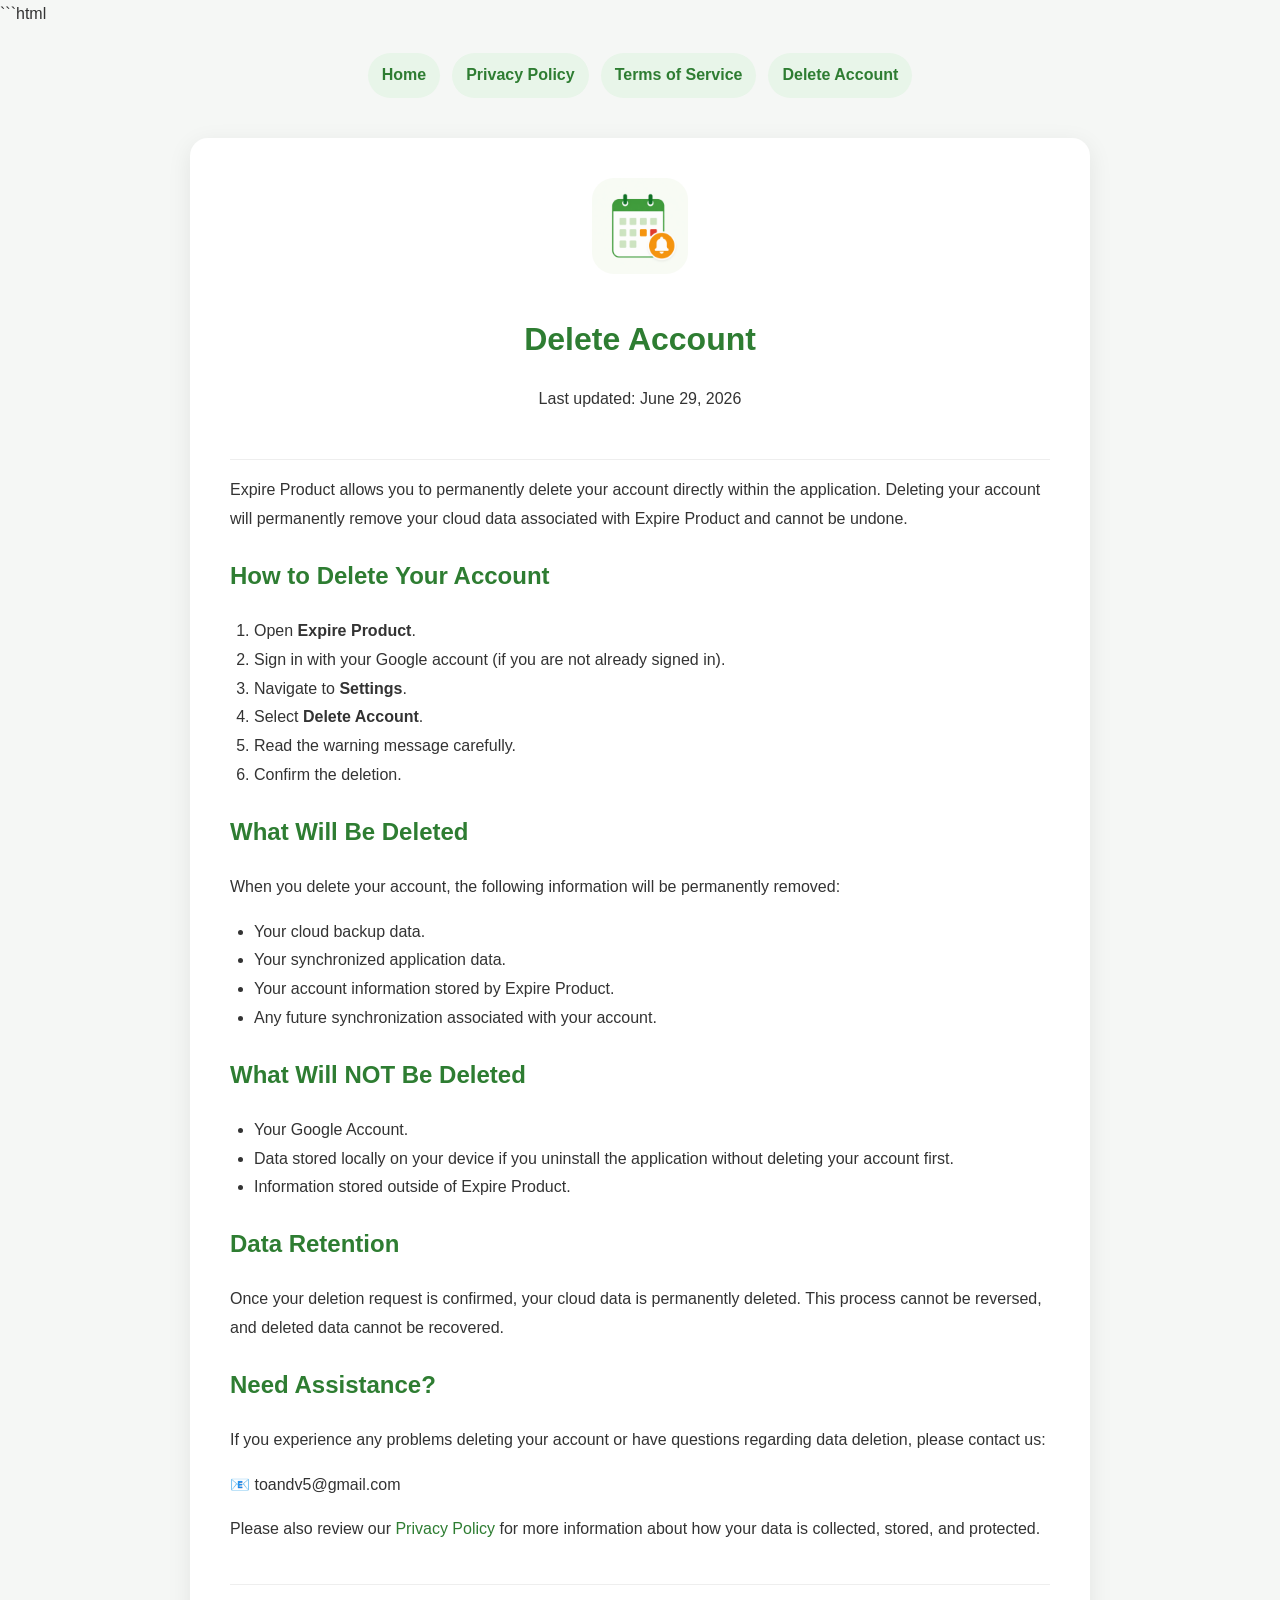
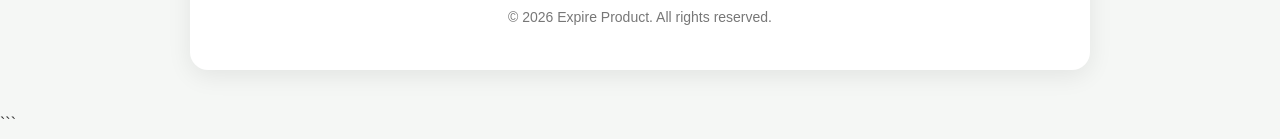
==== delete-account.html @ 809cbddb "update doc" ====
```html
<!DOCTYPE html>
<html lang="en">
<head>
    <meta charset="UTF-8">
    <meta name="viewport" content="width=device-width, initial-scale=1.0">
    <title>Delete Account - Expire Product</title>

    <link rel="icon" href="assets/logo.png">
    <link rel="stylesheet" href="assets/style.css">

    <style>
        *{
            box-sizing:border-box;
        }

        body{
            margin:0;
            background:#f5f7f5;
            font-family:Arial,Helvetica,sans-serif;
            color:#333;
            line-height:1.8;
        }

        .container{
            max-width:900px;
            margin:40px auto;
            background:#fff;
            padding:40px;
            border-radius:18px;
            box-shadow:0 6px 24px rgba(0,0,0,.08);
        }

        .header{
            text-align:center;
            padding-bottom:30px;
            border-bottom:1px solid #eee;
        }

        .logo{
            width:96px;
            height:96px;
            border-radius:22px;
            object-fit:cover;
            margin-bottom:16px;
        }

        h1,h2{
            color:#2E7D32;
        }

        h1{
            margin-bottom:8px;
        }

        ol,ul{
            padding-left:24px;
        }

        a{
            color:#2E7D32;
            text-decoration:none;
        }

        a:hover{
            text-decoration:underline;
        }

        footer{
            margin-top:40px;
            padding-top:20px;
            border-top:1px solid #eee;
            text-align:center;
            color:#777;
            font-size:14px;
        }

        @media(max-width:768px){
            .container{
                margin:16px;
                padding:24px;
            }
        }
    </style>
    <nav class="nav">
        <a href="index.html">Home</a>
        <a href="privacy-policy.html">Privacy Policy</a>
        <a href="terms-of-service.html">Terms of Service</a>
        <a href="delete-account.html">Delete Account</a>
    </nav>

</head>

<body>

<div class="container">

<header class="header">

<img src="assets/logo.png"
     class="logo"
     alt="Expire Product">

<h1>Delete Account</h1>

<p>
Last updated: June 29, 2026
</p>

</header>

<p>
Expire Product allows you to permanently delete your account directly within the application.
Deleting your account will permanently remove your cloud data associated with Expire Product and cannot be undone.
</p>

<h2>How to Delete Your Account</h2>

<ol>

<li>Open <strong>Expire Product</strong>.</li>

<li>Sign in with your Google account (if you are not already signed in).</li>

<li>Navigate to <strong>Settings</strong>.</li>

<li>Select <strong>Delete Account</strong>.</li>

<li>Read the warning message carefully.</li>

<li>Confirm the deletion.</li>

</ol>

<h2>What Will Be Deleted</h2>

<p>
When you delete your account, the following information will be permanently removed:
</p>

<ul>

<li>Your cloud backup data.</li>

<li>Your synchronized application data.</li>

<li>Your account information stored by Expire Product.</li>

<li>Any future synchronization associated with your account.</li>

</ul>

<h2>What Will NOT Be Deleted</h2>

<ul>

<li>Your Google Account.</li>

<li>Data stored locally on your device if you uninstall the application without deleting your account first.</li>

<li>Information stored outside of Expire Product.</li>

</ul>

<h2>Data Retention</h2>

<p>
Once your deletion request is confirmed, your cloud data is permanently deleted.
This process cannot be reversed, and deleted data cannot be recovered.
</p>

<h2>Need Assistance?</h2>

<p>
If you experience any problems deleting your account or have questions regarding data deletion, please contact us:
</p>

<p>
📧 toandv5@gmail.com
</p>

<p>
Please also review our
<a href="privacy-policy.html">Privacy Policy</a>
for more information about how your data is collected, stored, and protected.
</p>

<footer>

© 2026 Expire Product. All rights reserved.

</footer>

</div>

</body>
</html>
```
---- assets/style.css ----
.nav{
    margin-top:24px;
    display:flex;
    justify-content:center;
    flex-wrap:wrap;
    gap:12px;
}

.nav a{
    color:#2E7D32;
    text-decoration:none;
    font-weight:600;
    padding:8px 14px;
    border-radius:999px;
    background:#E8F5E9;
    transition:.2s;
}

.nav a:hover{
    background:#C8E6C9;
}
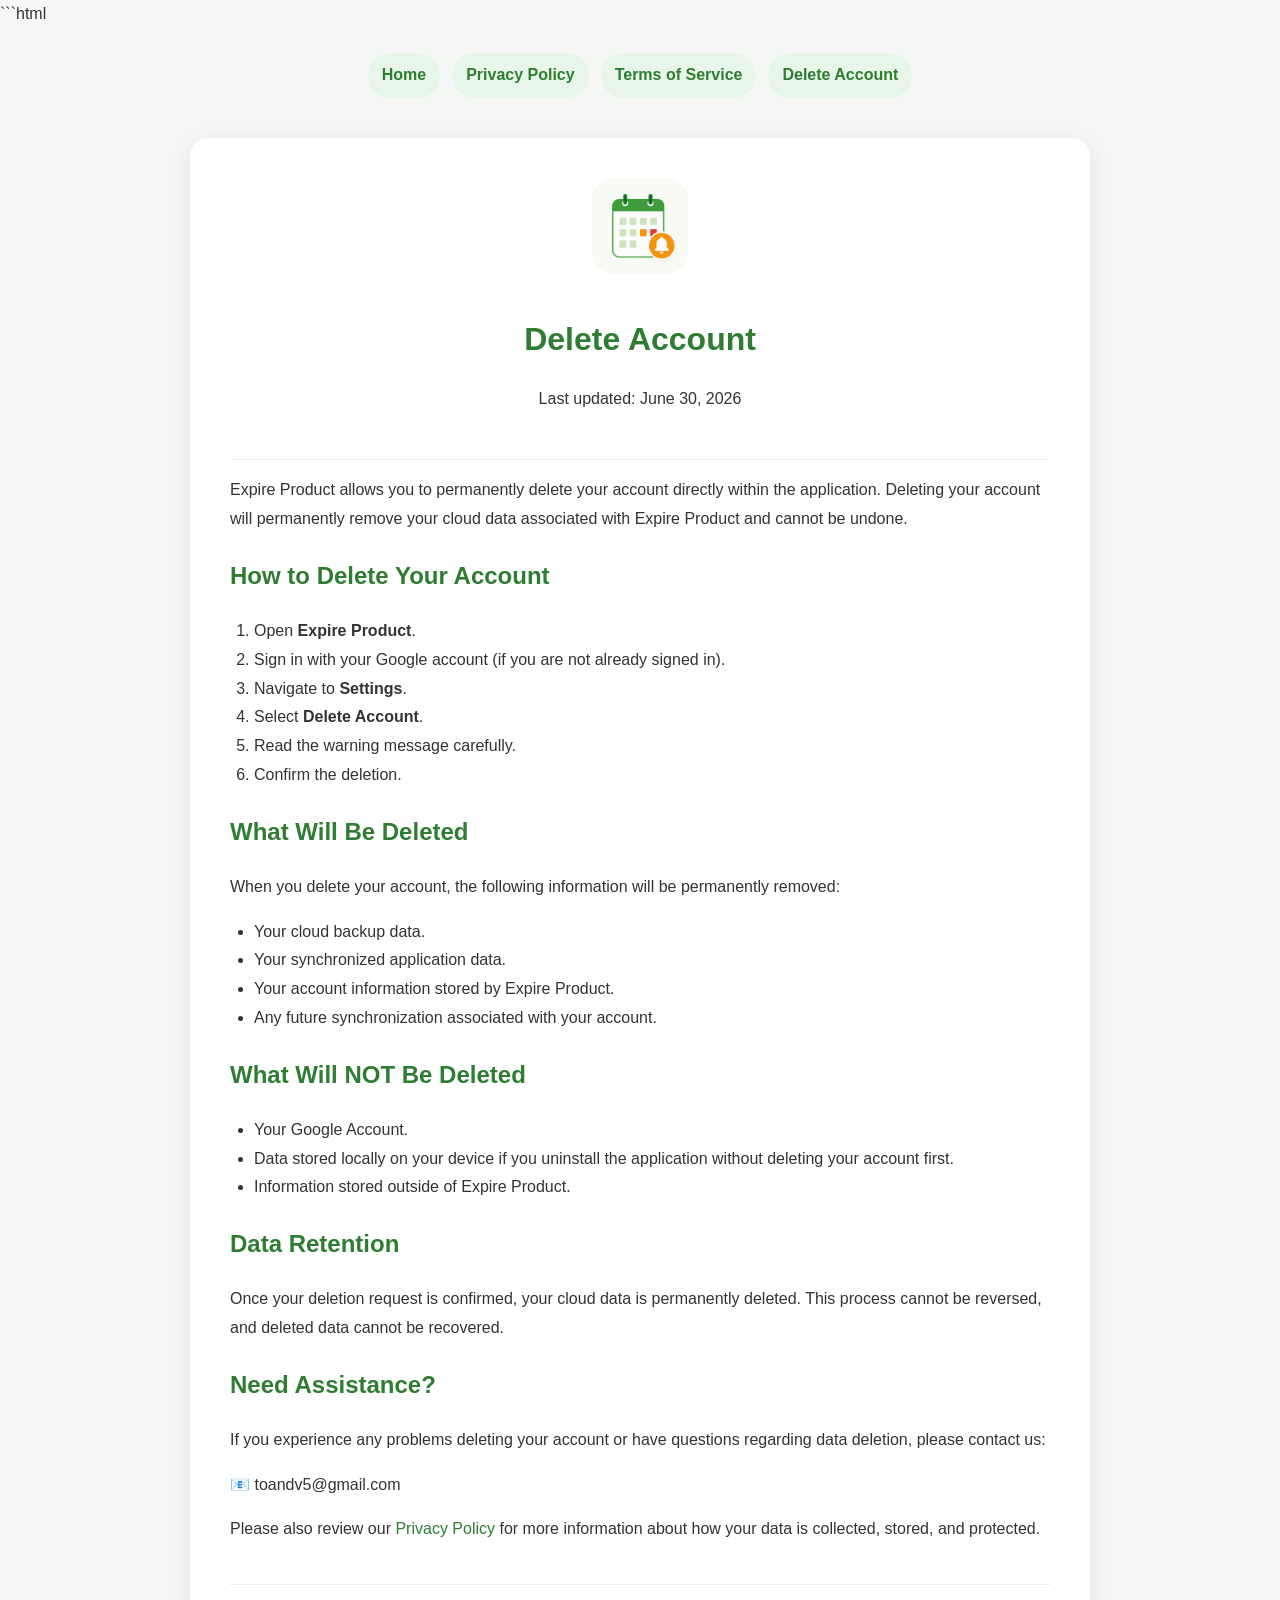
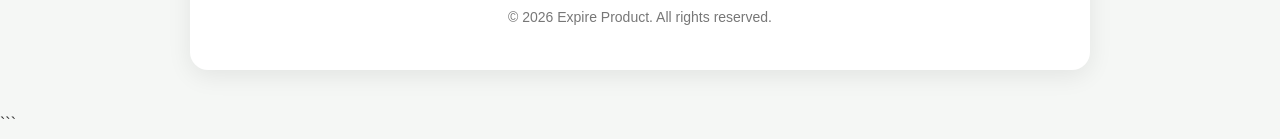
==== commit 01fff7f9: "update date" ====
--- a/delete-account.html
+++ b/delete-account.html
@@ -104,7 +104,7 @@
 <h1>Delete Account</h1>
 
 <p>
-Last updated: June 29, 2026
+Last updated: June 30, 2026
 </p>
 
 </header>
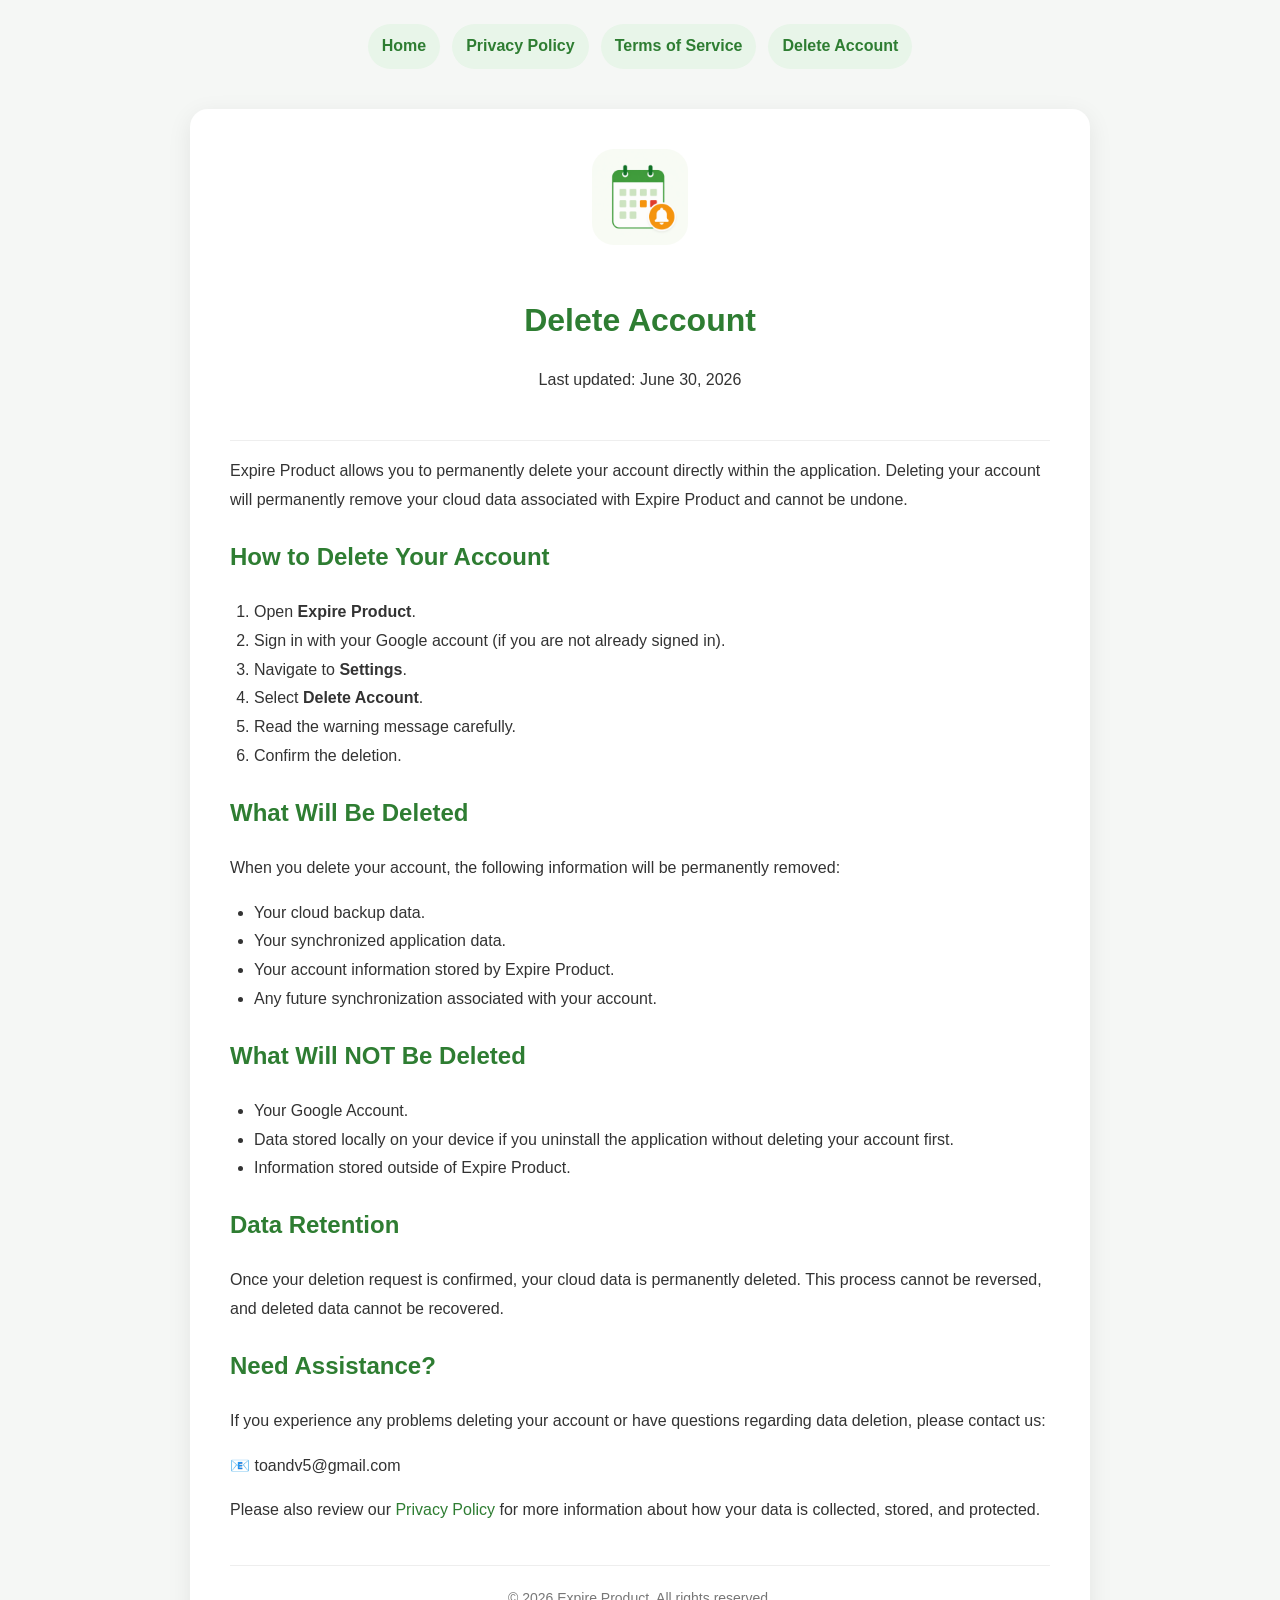
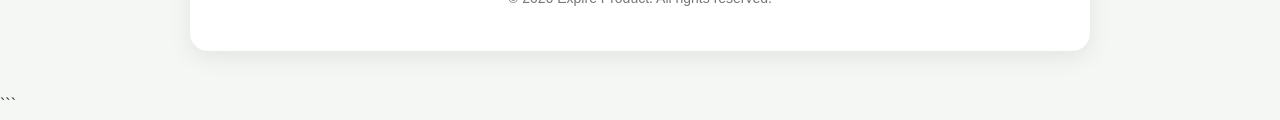
==== commit abe7826c: "Fix bug" ====
--- a/delete-account.html
+++ b/delete-account.html
@@ -1,4 +1,3 @@
-```html
 <!DOCTYPE html>
 <html lang="en">
 <head>
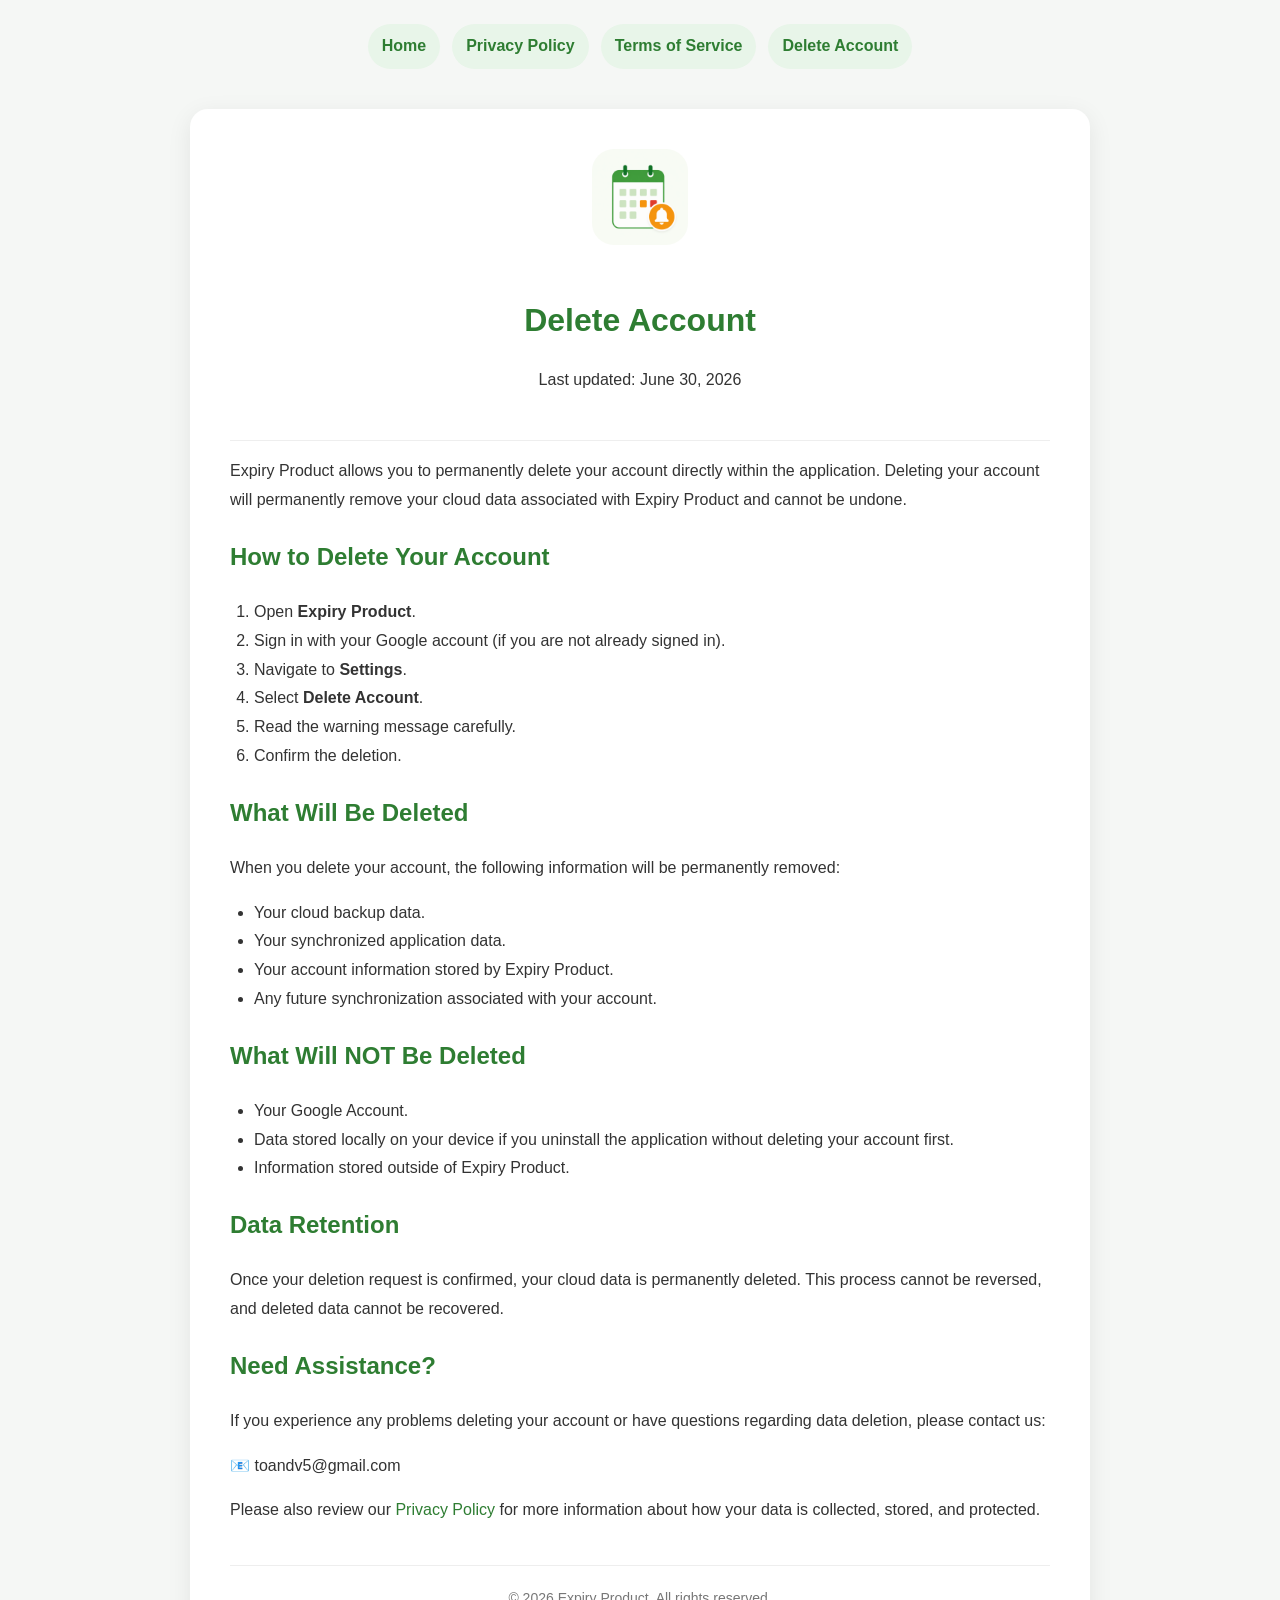
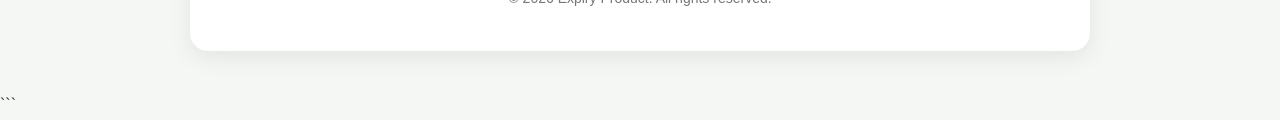
==== commit bd838324: "update doc" ====
--- a/delete-account.html
+++ b/delete-account.html
@@ -3,7 +3,7 @@
 <head>
     <meta charset="UTF-8">
     <meta name="viewport" content="width=device-width, initial-scale=1.0">
-    <title>Delete Account - Expire Product</title>
+    <title>Delete Account - Expiry Product</title>
 
     <link rel="icon" href="assets/logo.png">
     <link rel="stylesheet" href="assets/style.css">
@@ -98,7 +98,7 @@
 
 <img src="assets/logo.png"
      class="logo"
-     alt="Expire Product">
+     alt="Expiry Product">
 
 <h1>Delete Account</h1>
 
@@ -109,15 +109,15 @@
 </header>
 
 <p>
-Expire Product allows you to permanently delete your account directly within the application.
-Deleting your account will permanently remove your cloud data associated with Expire Product and cannot be undone.
+Expiry Product allows you to permanently delete your account directly within the application.
+Deleting your account will permanently remove your cloud data associated with Expiry Product and cannot be undone.
 </p>
 
 <h2>How to Delete Your Account</h2>
 
 <ol>
 
-<li>Open <strong>Expire Product</strong>.</li>
+<li>Open <strong>Expiry Product</strong>.</li>
 
 <li>Sign in with your Google account (if you are not already signed in).</li>
 
@@ -143,7 +143,7 @@
 
 <li>Your synchronized application data.</li>
 
-<li>Your account information stored by Expire Product.</li>
+<li>Your account information stored by Expiry Product.</li>
 
 <li>Any future synchronization associated with your account.</li>
 
@@ -157,7 +157,7 @@
 
 <li>Data stored locally on your device if you uninstall the application without deleting your account first.</li>
 
-<li>Information stored outside of Expire Product.</li>
+<li>Information stored outside of Expiry Product.</li>
 
 </ul>
 
@@ -186,7 +186,7 @@
 
 <footer>
 
-© 2026 Expire Product. All rights reserved.
+© 2026 Expiry Product. All rights reserved.
 
 </footer>
 
